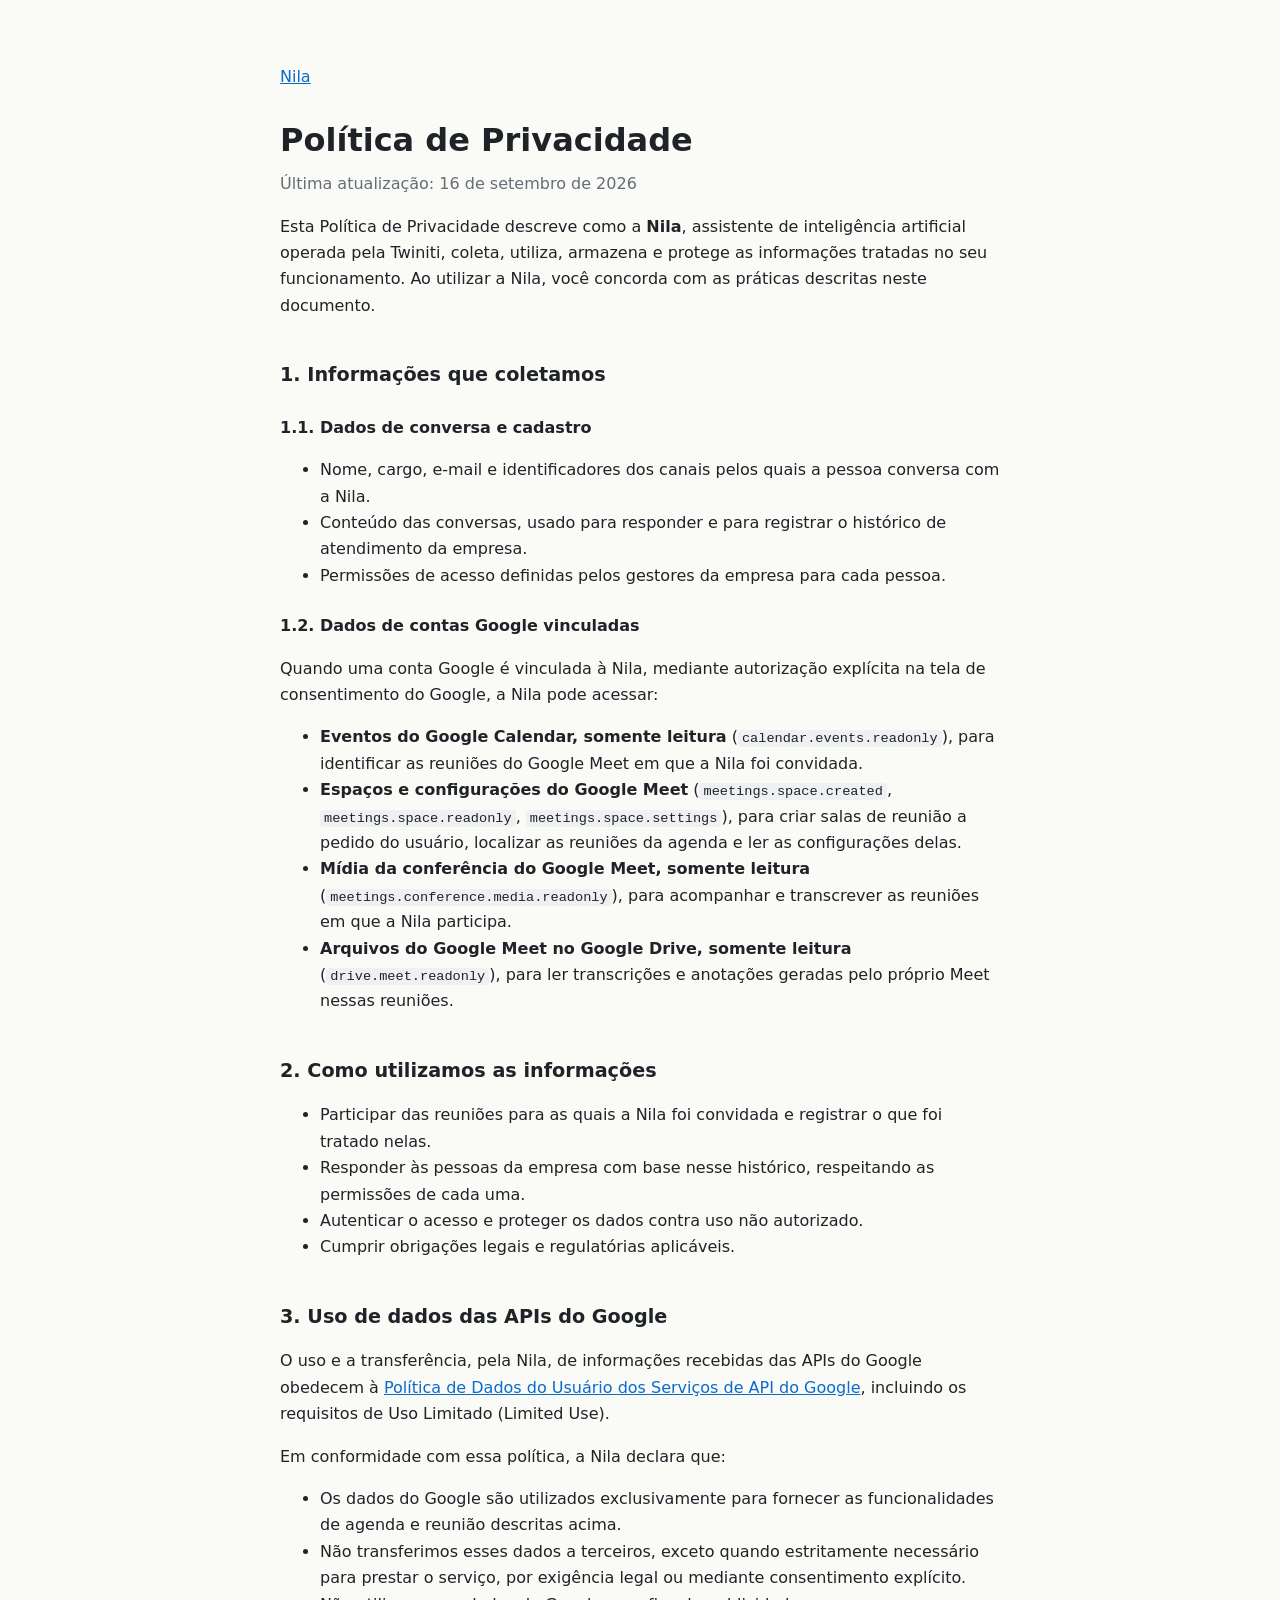
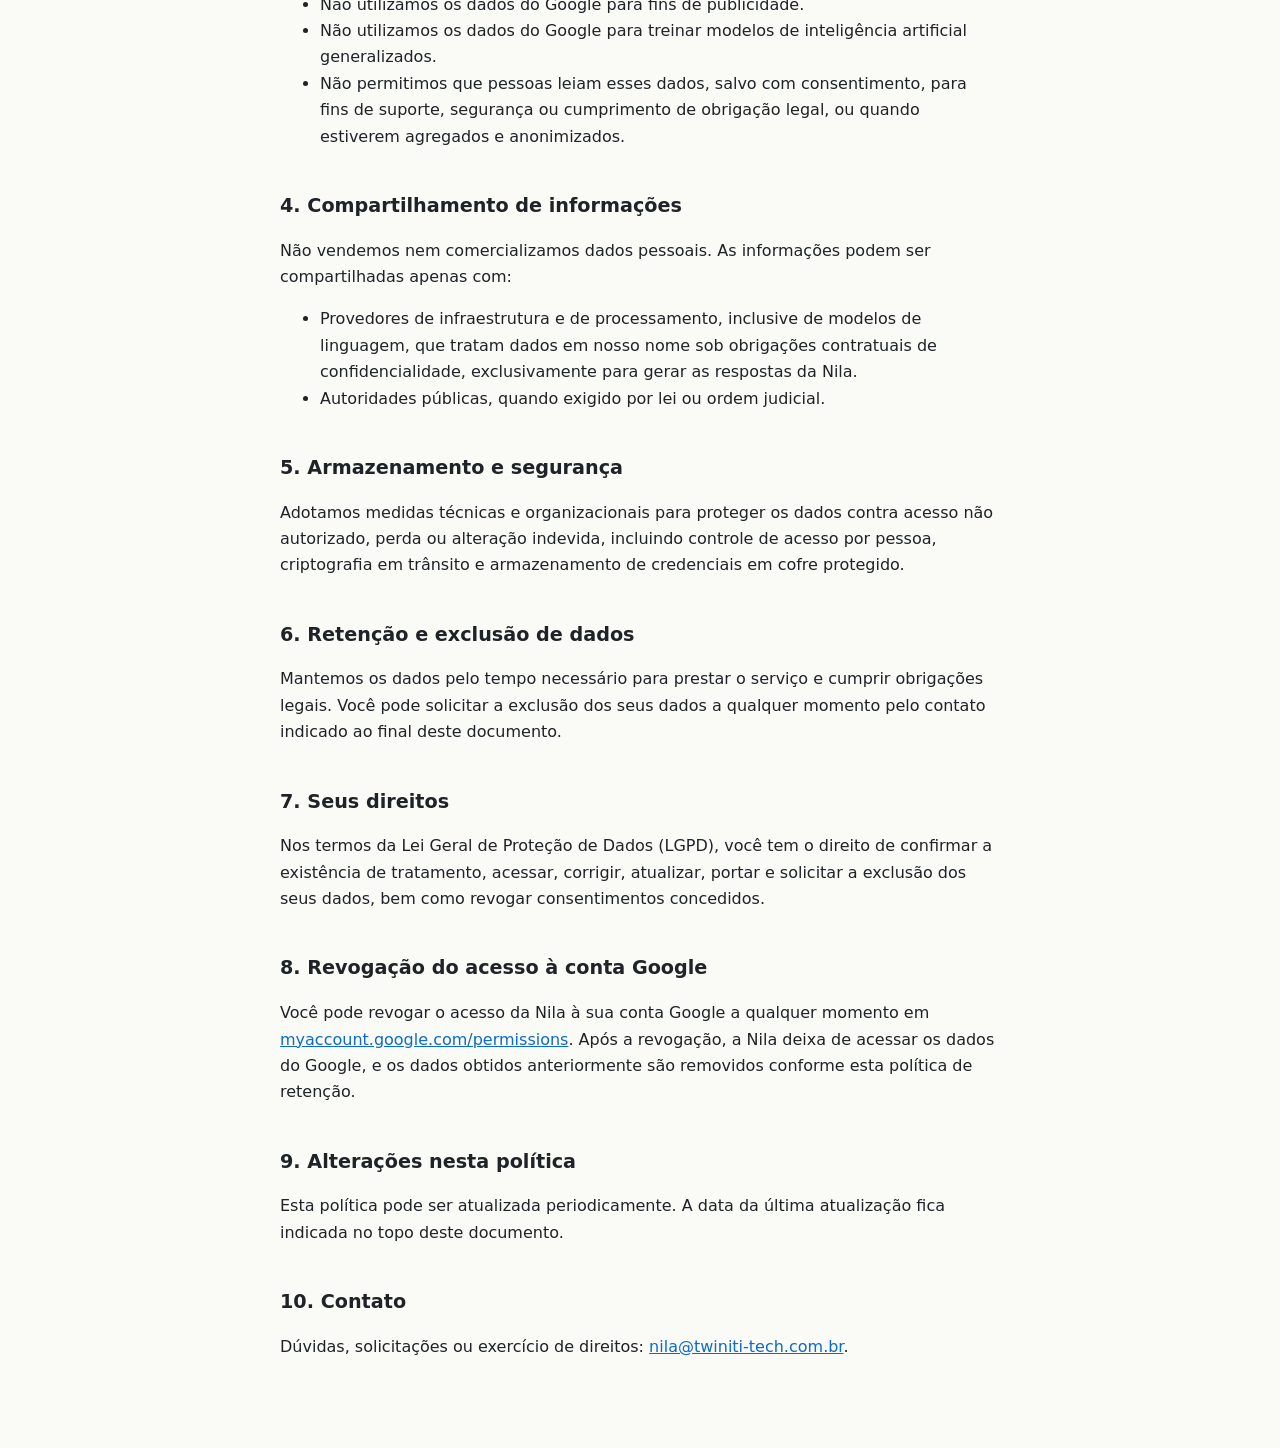
==== privacy-policy.html @ 691d05b2 "Politica de privacidade e termos da Nila" ====
<!doctype html>
<html lang="pt-BR">
<head>
<meta charset="utf-8">
<meta name="viewport" content="width=device-width, initial-scale=1">
<title>Política de Privacidade | Nila</title>
<link rel="stylesheet" href="style.css">
</head>
<body>
<main>
<p><a href="./">Nila</a></p>
<h1>Política de Privacidade</h1>
<p class="data">Última atualização: 16 de setembro de 2026</p>

<p>Esta Política de Privacidade descreve como a <strong>Nila</strong>, assistente de inteligência artificial operada pela Twiniti, coleta, utiliza, armazena e protege as informações tratadas no seu funcionamento. Ao utilizar a Nila, você concorda com as práticas descritas neste documento.</p>

<h2>1. Informações que coletamos</h2>
<h3>1.1. Dados de conversa e cadastro</h3>
<ul>
<li>Nome, cargo, e-mail e identificadores dos canais pelos quais a pessoa conversa com a Nila.</li>
<li>Conteúdo das conversas, usado para responder e para registrar o histórico de atendimento da empresa.</li>
<li>Permissões de acesso definidas pelos gestores da empresa para cada pessoa.</li>
</ul>
<h3>1.2. Dados de contas Google vinculadas</h3>
<p>Quando uma conta Google é vinculada à Nila, mediante autorização explícita na tela de consentimento do Google, a Nila pode acessar:</p>
<ul>
<li><strong>Eventos do Google Calendar, somente leitura</strong> (<code>calendar.events.readonly</code>), para identificar as reuniões do Google Meet em que a Nila foi convidada.</li>
<li><strong>Espaços e configurações do Google Meet</strong> (<code>meetings.space.created</code>, <code>meetings.space.readonly</code>, <code>meetings.space.settings</code>), para criar salas de reunião a pedido do usuário, localizar as reuniões da agenda e ler as configurações delas.</li>
<li><strong>Mídia da conferência do Google Meet, somente leitura</strong> (<code>meetings.conference.media.readonly</code>), para acompanhar e transcrever as reuniões em que a Nila participa.</li>
<li><strong>Arquivos do Google Meet no Google Drive, somente leitura</strong> (<code>drive.meet.readonly</code>), para ler transcrições e anotações geradas pelo próprio Meet nessas reuniões.</li>
</ul>

<h2>2. Como utilizamos as informações</h2>
<ul>
<li>Participar das reuniões para as quais a Nila foi convidada e registrar o que foi tratado nelas.</li>
<li>Responder às pessoas da empresa com base nesse histórico, respeitando as permissões de cada uma.</li>
<li>Autenticar o acesso e proteger os dados contra uso não autorizado.</li>
<li>Cumprir obrigações legais e regulatórias aplicáveis.</li>
</ul>

<h2>3. Uso de dados das APIs do Google</h2>
<p>O uso e a transferência, pela Nila, de informações recebidas das APIs do Google obedecem à <a href="https://developers.google.com/terms/api-services-user-data-policy">Política de Dados do Usuário dos Serviços de API do Google</a>, incluindo os requisitos de Uso Limitado (Limited Use).</p>
<p>Em conformidade com essa política, a Nila declara que:</p>
<ul>
<li>Os dados do Google são utilizados exclusivamente para fornecer as funcionalidades de agenda e reunião descritas acima.</li>
<li>Não transferimos esses dados a terceiros, exceto quando estritamente necessário para prestar o serviço, por exigência legal ou mediante consentimento explícito.</li>
<li>Não utilizamos os dados do Google para fins de publicidade.</li>
<li>Não utilizamos os dados do Google para treinar modelos de inteligência artificial generalizados.</li>
<li>Não permitimos que pessoas leiam esses dados, salvo com consentimento, para fins de suporte, segurança ou cumprimento de obrigação legal, ou quando estiverem agregados e anonimizados.</li>
</ul>

<h2>4. Compartilhamento de informações</h2>
<p>Não vendemos nem comercializamos dados pessoais. As informações podem ser compartilhadas apenas com:</p>
<ul>
<li>Provedores de infraestrutura e de processamento, inclusive de modelos de linguagem, que tratam dados em nosso nome sob obrigações contratuais de confidencialidade, exclusivamente para gerar as respostas da Nila.</li>
<li>Autoridades públicas, quando exigido por lei ou ordem judicial.</li>
</ul>

<h2>5. Armazenamento e segurança</h2>
<p>Adotamos medidas técnicas e organizacionais para proteger os dados contra acesso não autorizado, perda ou alteração indevida, incluindo controle de acesso por pessoa, criptografia em trânsito e armazenamento de credenciais em cofre protegido.</p>

<h2>6. Retenção e exclusão de dados</h2>
<p>Mantemos os dados pelo tempo necessário para prestar o serviço e cumprir obrigações legais. Você pode solicitar a exclusão dos seus dados a qualquer momento pelo contato indicado ao final deste documento.</p>

<h2>7. Seus direitos</h2>
<p>Nos termos da Lei Geral de Proteção de Dados (LGPD), você tem o direito de confirmar a existência de tratamento, acessar, corrigir, atualizar, portar e solicitar a exclusão dos seus dados, bem como revogar consentimentos concedidos.</p>

<h2>8. Revogação do acesso à conta Google</h2>
<p>Você pode revogar o acesso da Nila à sua conta Google a qualquer momento em <a href="https://myaccount.google.com/permissions">myaccount.google.com/permissions</a>. Após a revogação, a Nila deixa de acessar os dados do Google, e os dados obtidos anteriormente são removidos conforme esta política de retenção.</p>

<h2>9. Alterações nesta política</h2>
<p>Esta política pode ser atualizada periodicamente. A data da última atualização fica indicada no topo deste documento.</p>

<h2>10. Contato</h2>
<p>Dúvidas, solicitações ou exercício de direitos: <a href="mailto:nila@twiniti-tech.com.br">nila@twiniti-tech.com.br</a>.</p>
</main>
</body>
</html>
---- style.css ----
body { margin: 0; font: 16px/1.65 system-ui, -apple-system, "Segoe UI", sans-serif; color: #1f2328; background: #fafaf7; }
main { max-width: 720px; margin: 0 auto; padding: 48px 24px 72px; }
h1 { font-size: 2rem; margin: 24px 0 4px; }
h2 { font-size: 1.2rem; margin: 40px 0 8px; }
h3 { font-size: 1rem; margin: 24px 0 4px; }
.data { color: #656d76; margin-top: 0; }
a { color: #0b6bcb; }
code { font-size: .85em; background: #eef0f2; padding: 1px 4px; border-radius: 4px; }
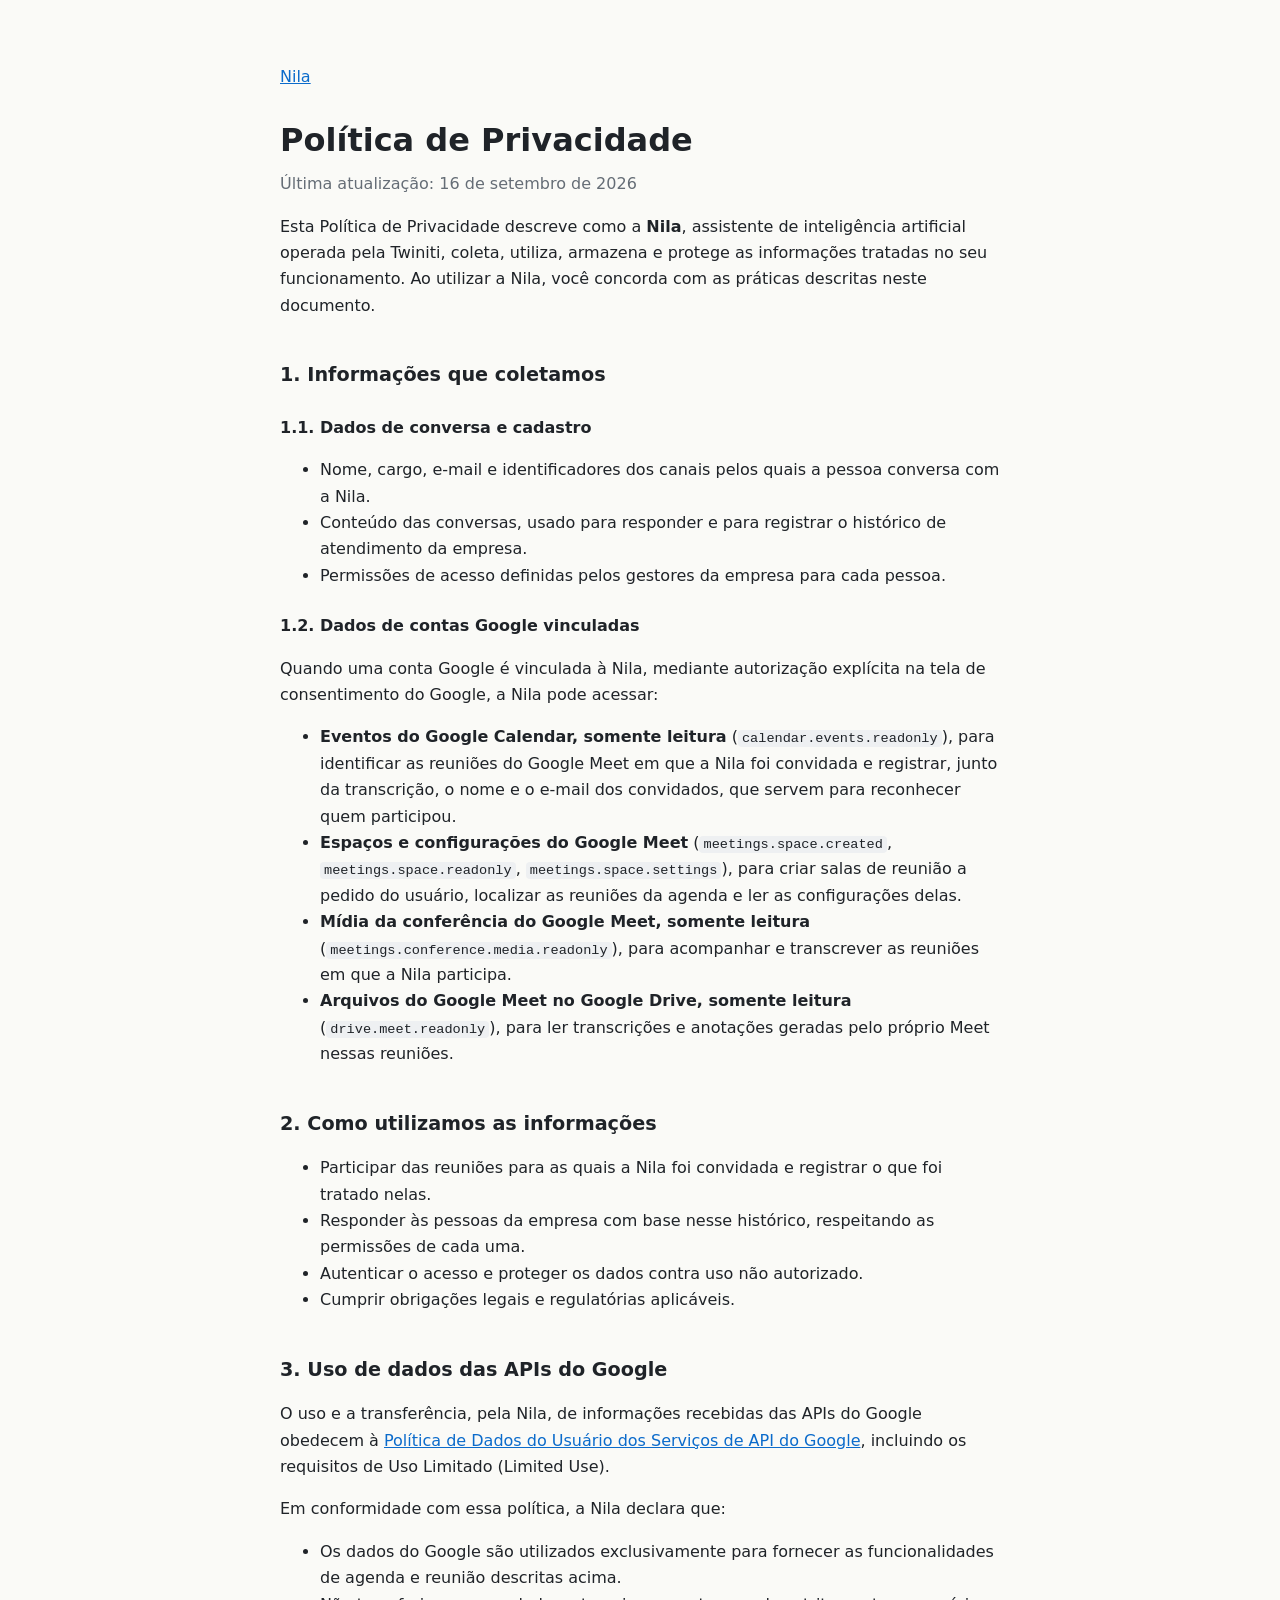
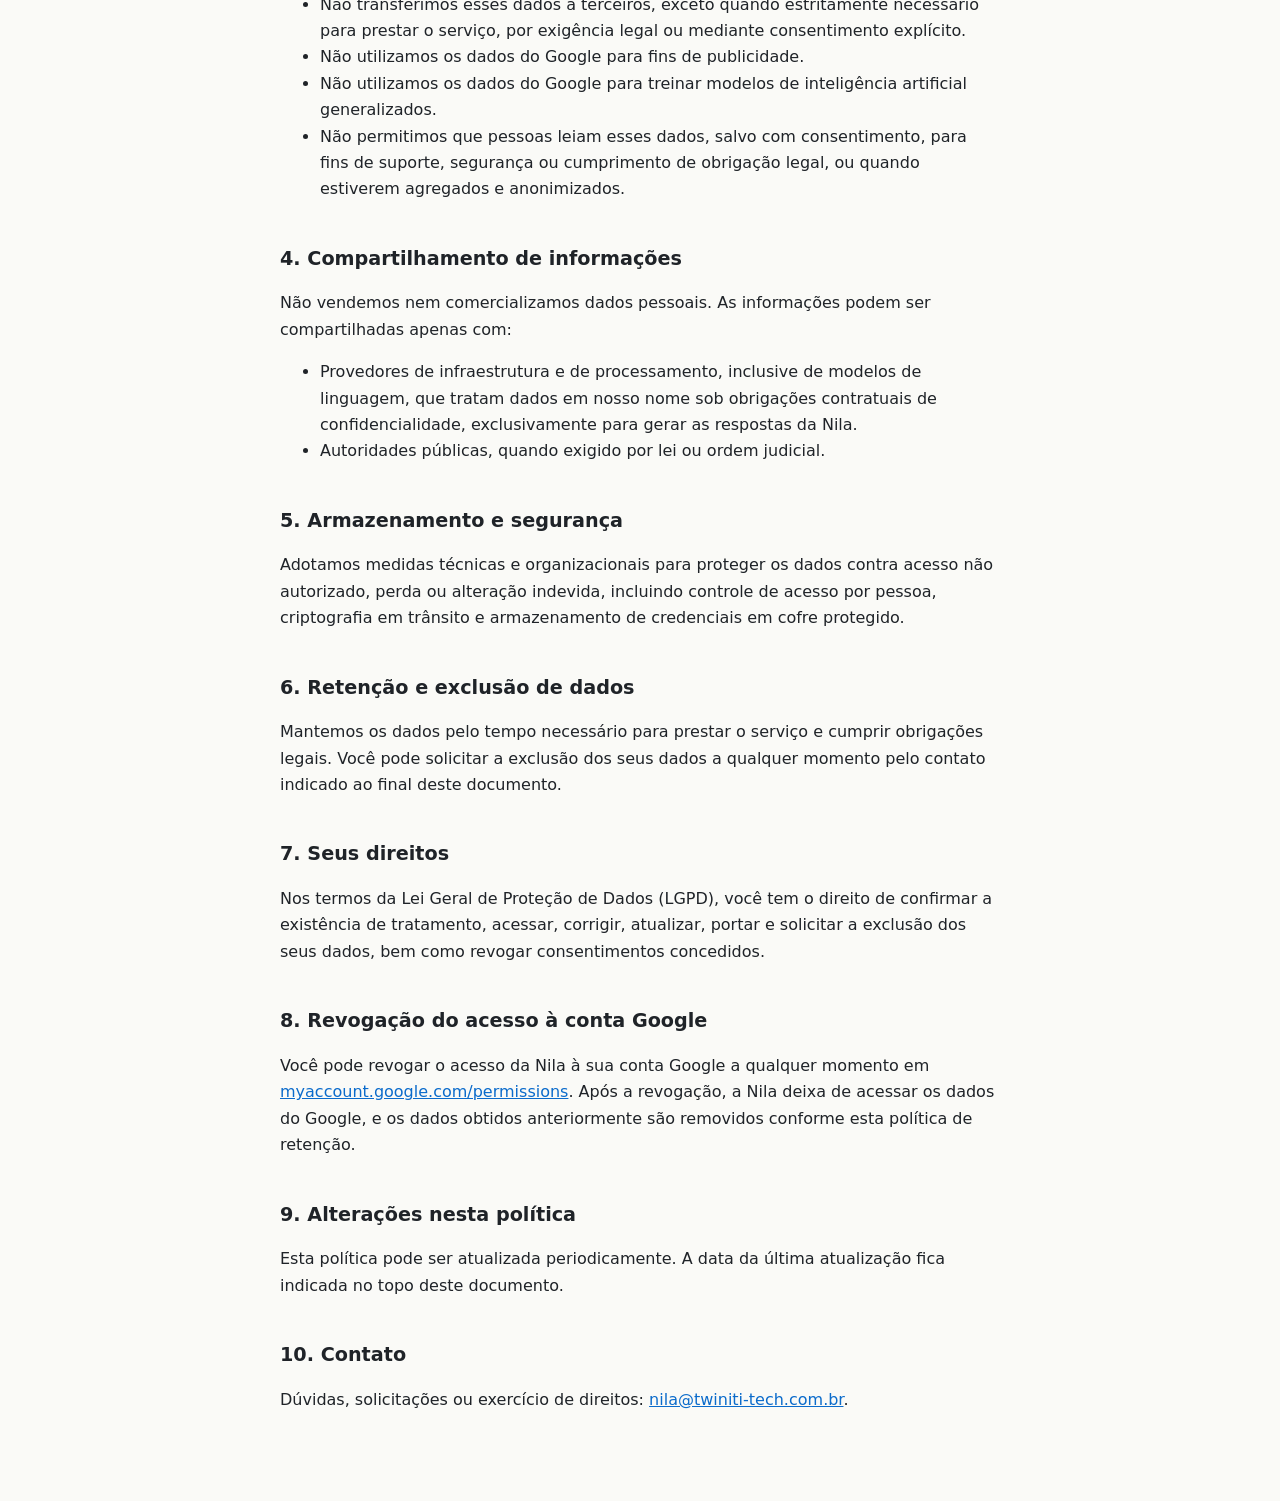
==== commit c7e1e0cb: "Politica: convidados da reuniao" ====
--- a/privacy-policy.html
+++ b/privacy-policy.html
@@ -24,7 +24,7 @@
 <h3>1.2. Dados de contas Google vinculadas</h3>
 <p>Quando uma conta Google é vinculada à Nila, mediante autorização explícita na tela de consentimento do Google, a Nila pode acessar:</p>
 <ul>
-<li><strong>Eventos do Google Calendar, somente leitura</strong> (<code>calendar.events.readonly</code>), para identificar as reuniões do Google Meet em que a Nila foi convidada.</li>
+<li><strong>Eventos do Google Calendar, somente leitura</strong> (<code>calendar.events.readonly</code>), para identificar as reuniões do Google Meet em que a Nila foi convidada e registrar, junto da transcrição, o nome e o e-mail dos convidados, que servem para reconhecer quem participou.</li>
 <li><strong>Espaços e configurações do Google Meet</strong> (<code>meetings.space.created</code>, <code>meetings.space.readonly</code>, <code>meetings.space.settings</code>), para criar salas de reunião a pedido do usuário, localizar as reuniões da agenda e ler as configurações delas.</li>
 <li><strong>Mídia da conferência do Google Meet, somente leitura</strong> (<code>meetings.conference.media.readonly</code>), para acompanhar e transcrever as reuniões em que a Nila participa.</li>
 <li><strong>Arquivos do Google Meet no Google Drive, somente leitura</strong> (<code>drive.meet.readonly</code>), para ler transcrições e anotações geradas pelo próprio Meet nessas reuniões.</li>
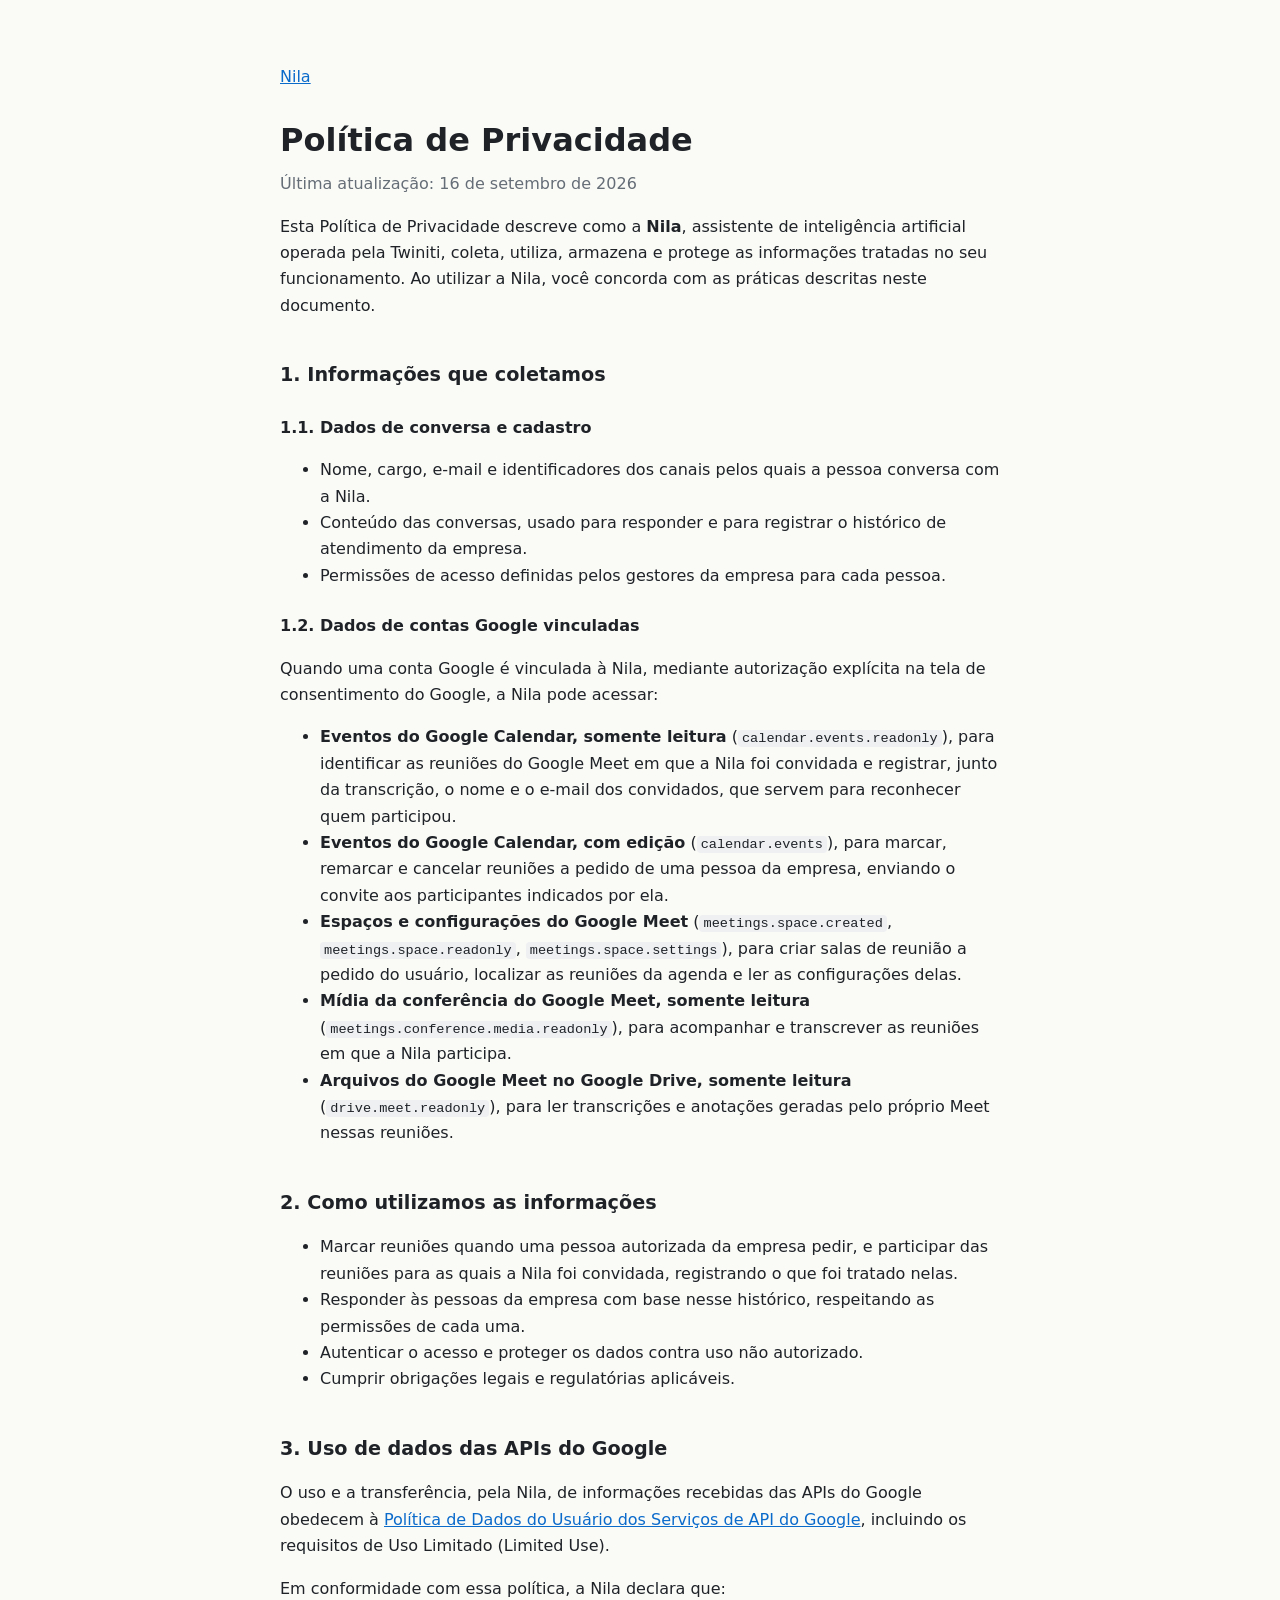
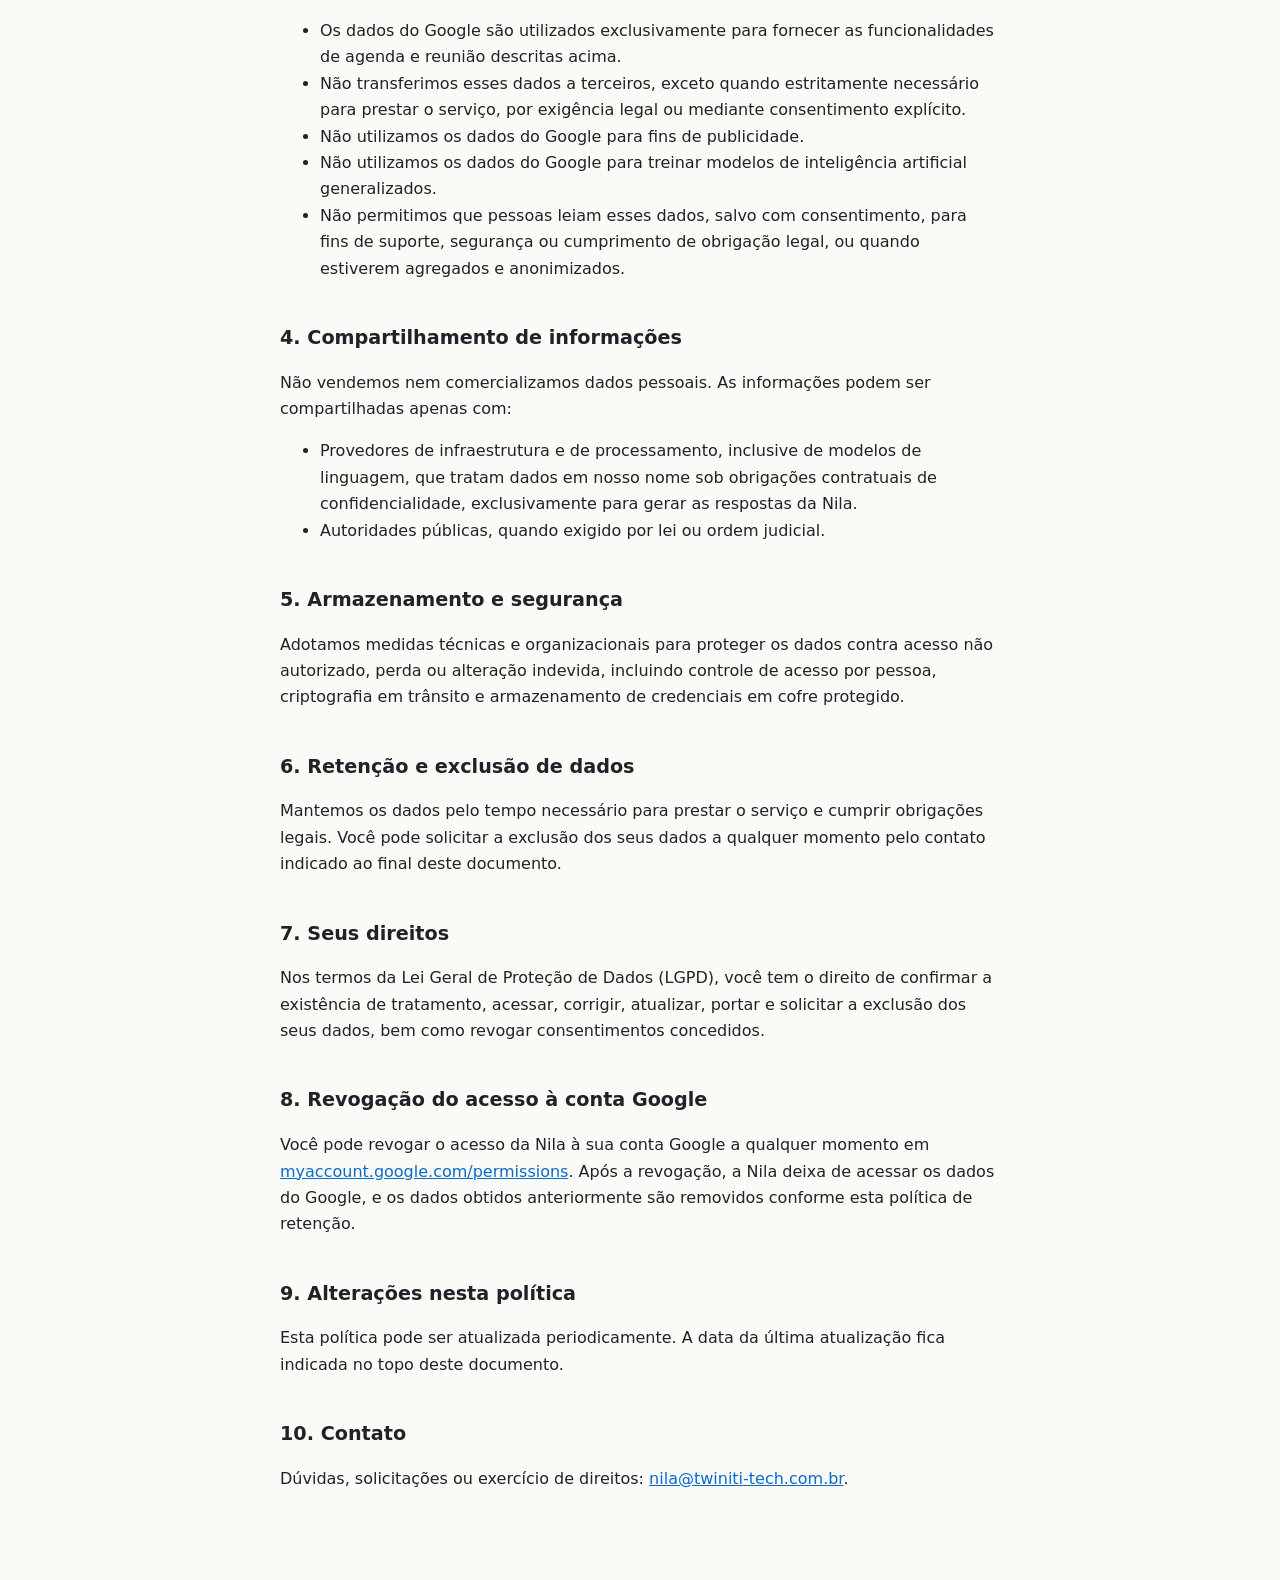
==== commit 96a94fc9: "Politica: marcar reunioes (calendar.events)" ====
--- a/privacy-policy.html
+++ b/privacy-policy.html
@@ -25,6 +25,7 @@
 <p>Quando uma conta Google é vinculada à Nila, mediante autorização explícita na tela de consentimento do Google, a Nila pode acessar:</p>
 <ul>
 <li><strong>Eventos do Google Calendar, somente leitura</strong> (<code>calendar.events.readonly</code>), para identificar as reuniões do Google Meet em que a Nila foi convidada e registrar, junto da transcrição, o nome e o e-mail dos convidados, que servem para reconhecer quem participou.</li>
+<li><strong>Eventos do Google Calendar, com edição</strong> (<code>calendar.events</code>), para marcar, remarcar e cancelar reuniões a pedido de uma pessoa da empresa, enviando o convite aos participantes indicados por ela.</li>
 <li><strong>Espaços e configurações do Google Meet</strong> (<code>meetings.space.created</code>, <code>meetings.space.readonly</code>, <code>meetings.space.settings</code>), para criar salas de reunião a pedido do usuário, localizar as reuniões da agenda e ler as configurações delas.</li>
 <li><strong>Mídia da conferência do Google Meet, somente leitura</strong> (<code>meetings.conference.media.readonly</code>), para acompanhar e transcrever as reuniões em que a Nila participa.</li>
 <li><strong>Arquivos do Google Meet no Google Drive, somente leitura</strong> (<code>drive.meet.readonly</code>), para ler transcrições e anotações geradas pelo próprio Meet nessas reuniões.</li>
@@ -32,7 +33,7 @@
 
 <h2>2. Como utilizamos as informações</h2>
 <ul>
-<li>Participar das reuniões para as quais a Nila foi convidada e registrar o que foi tratado nelas.</li>
+<li>Marcar reuniões quando uma pessoa autorizada da empresa pedir, e participar das reuniões para as quais a Nila foi convidada, registrando o que foi tratado nelas.</li>
 <li>Responder às pessoas da empresa com base nesse histórico, respeitando as permissões de cada uma.</li>
 <li>Autenticar o acesso e proteger os dados contra uso não autorizado.</li>
 <li>Cumprir obrigações legais e regulatórias aplicáveis.</li>
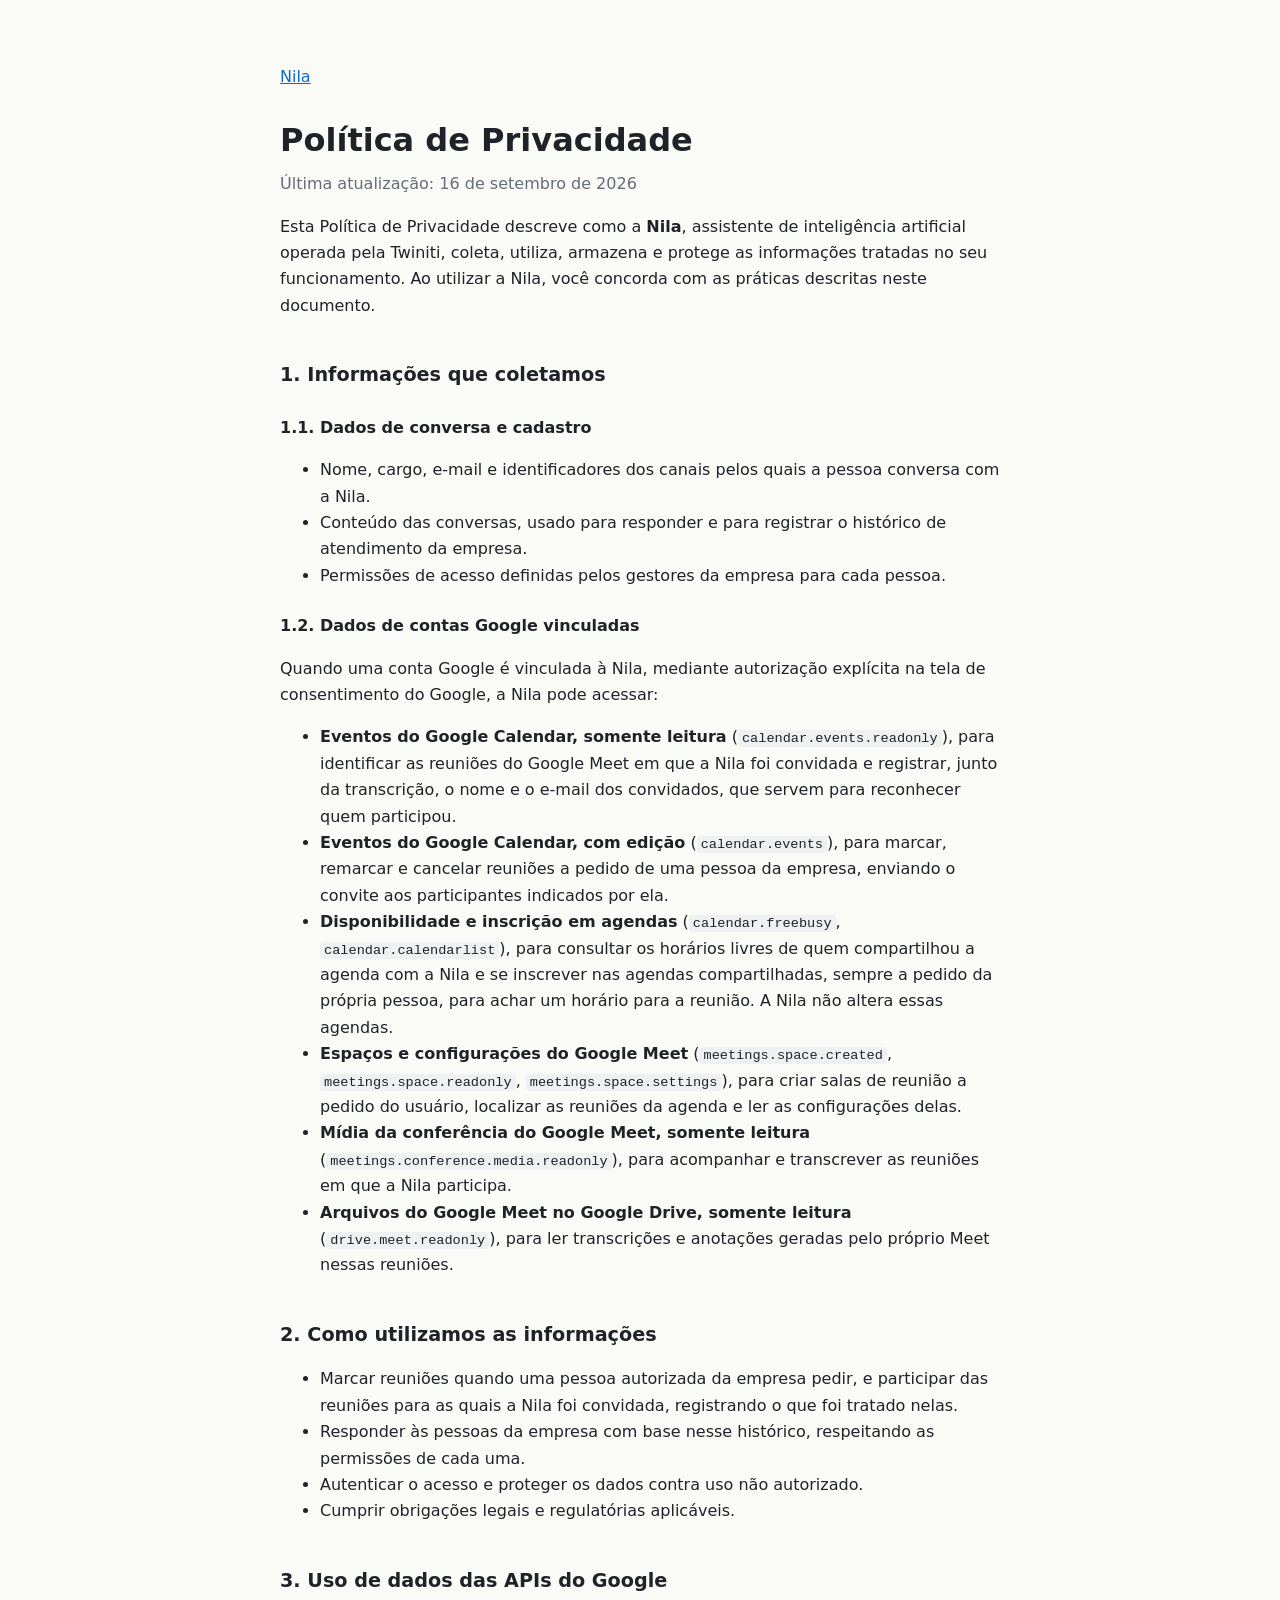
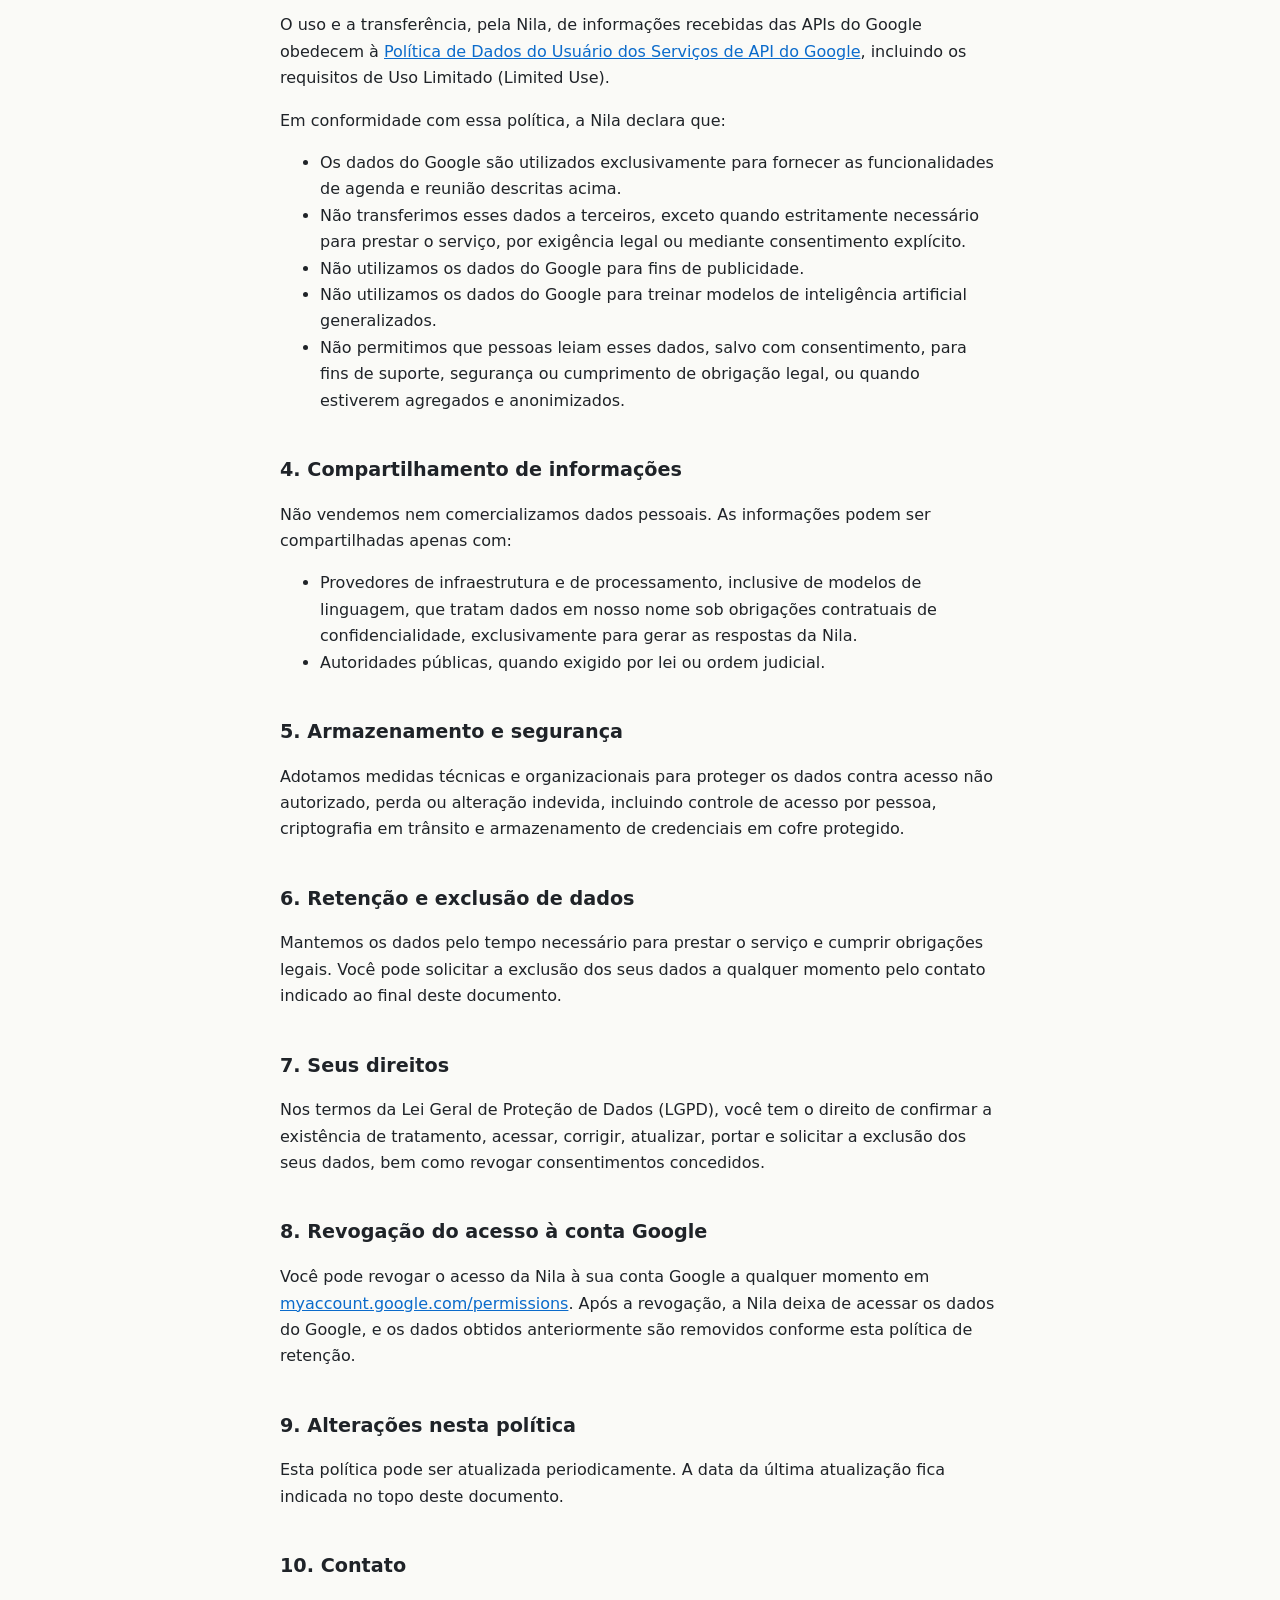
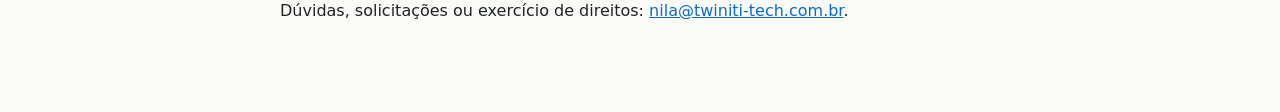
==== commit 67daabdf: "Politica: disponibilidade e inscricao em agendas" ====
--- a/privacy-policy.html
+++ b/privacy-policy.html
@@ -26,6 +26,7 @@
 <ul>
 <li><strong>Eventos do Google Calendar, somente leitura</strong> (<code>calendar.events.readonly</code>), para identificar as reuniões do Google Meet em que a Nila foi convidada e registrar, junto da transcrição, o nome e o e-mail dos convidados, que servem para reconhecer quem participou.</li>
 <li><strong>Eventos do Google Calendar, com edição</strong> (<code>calendar.events</code>), para marcar, remarcar e cancelar reuniões a pedido de uma pessoa da empresa, enviando o convite aos participantes indicados por ela.</li>
+<li><strong>Disponibilidade e inscrição em agendas</strong> (<code>calendar.freebusy</code>, <code>calendar.calendarlist</code>), para consultar os horários livres de quem compartilhou a agenda com a Nila e se inscrever nas agendas compartilhadas, sempre a pedido da própria pessoa, para achar um horário para a reunião. A Nila não altera essas agendas.</li>
 <li><strong>Espaços e configurações do Google Meet</strong> (<code>meetings.space.created</code>, <code>meetings.space.readonly</code>, <code>meetings.space.settings</code>), para criar salas de reunião a pedido do usuário, localizar as reuniões da agenda e ler as configurações delas.</li>
 <li><strong>Mídia da conferência do Google Meet, somente leitura</strong> (<code>meetings.conference.media.readonly</code>), para acompanhar e transcrever as reuniões em que a Nila participa.</li>
 <li><strong>Arquivos do Google Meet no Google Drive, somente leitura</strong> (<code>drive.meet.readonly</code>), para ler transcrições e anotações geradas pelo próprio Meet nessas reuniões.</li>
